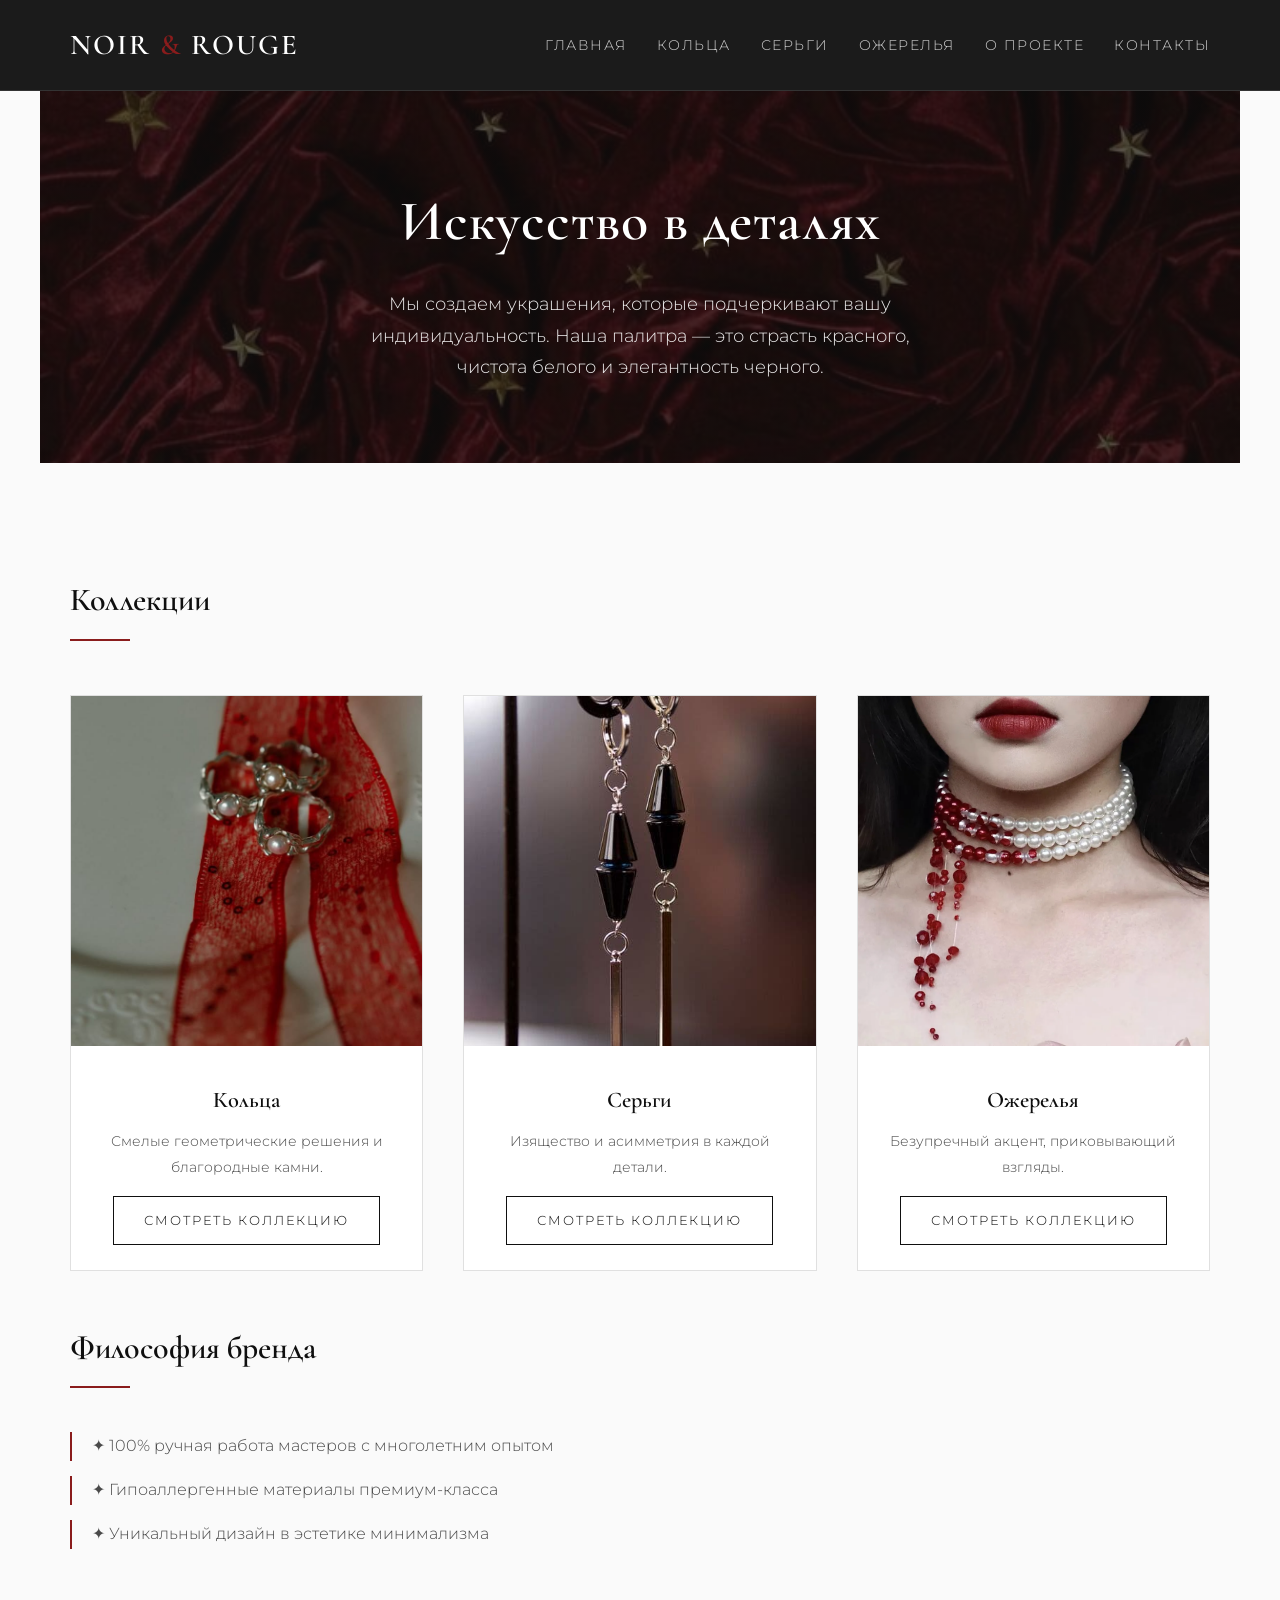
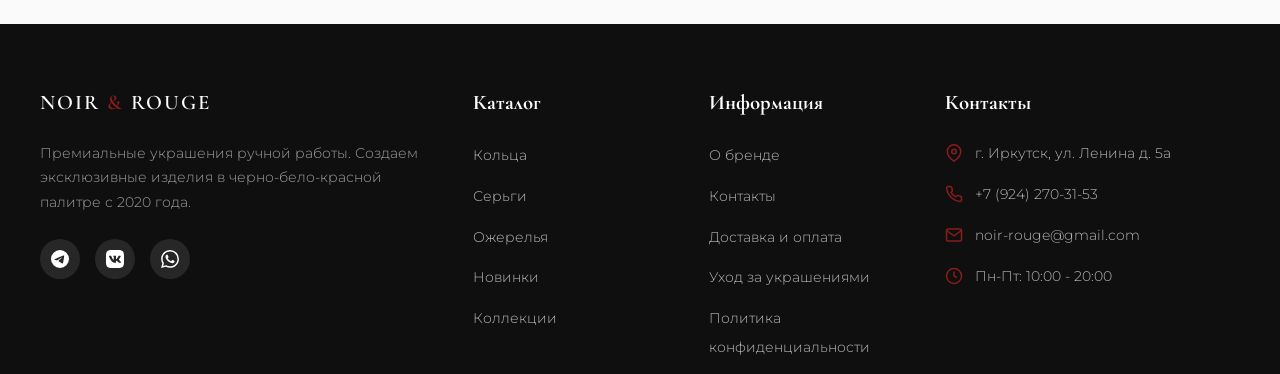
==== index.html @ 98e37d42 "Initial commit: SEO-оптимизированный сайт украшений" ====
<!DOCTYPE html>
<html lang="ru">
<head>
    <meta charset="UTF-8">
    <meta name="viewport" content="width=device-width, initial-scale=1.0">
    <title>NOIR & ROUGE | Эксклюзивные украшения ручной работы</title>
    <meta name="description" content="Премиальные украшения ручной работы в черно-бело-красной палитре. Авторские кольца, серьги и ожерелья из благородных материалов.">
    
    <meta property="og:title" content="NOIR & ROUGE | Эксклюзивные украшения ручной работы">
    <meta property="og:description" content="Премиальные украшения ручной работы. Стиль, элегантность и безупречное качество.">
    <meta property="og:type" content="website">
    <meta property="og:url" content="https://example.com/">
    <meta property="og:image" content="\images\banner.jpg">

    <link rel="icon" href="data:image/svg+xml,<svg xmlns=%22http://www.w3.org/2000/svg%22 viewBox=%220 0 100 100%22><text y=%22.9em%22 font-size=%2290%22></text></svg>">
    <link rel="stylesheet" href="style.css">
    
    <script type="application/ld+json">
    {
      "@context": "https://schema.org",
      "@type": "JewelryStore",
      "name": "NOIR & ROUGE",
      "image": "https://example.com/logo.png",
      "description": "Премиальные украшения ручной работы.",
      "priceRange": "$$"
    }
    </script>
</head>
<body>
    <header>
        <nav>
            <a href="index.html" class="logo">NOIR <span>&</span> ROUGE</a>
            <ul class="nav-links">
                <li><a href="index.html">Главная</a></li>
                <li><a href="rings.html">Кольца</a></li>
                <li><a href="earrings.html">Серьги</a></li>
                <li><a href="necklaces.html">Ожерелья</a></li>
                <li><a href="about.html">О проекте</a></li>
                <li><a href="contacts.html">Контакты</a></li>
            </ul>
        </nav>
    </header>

    <main>
        <section class="hero">
            <h1>Искусство в деталях</h1>
            <p>Мы создаем украшения, которые подчеркивают вашу индивидуальность. Наша палитра — это страсть красного, чистота белого и элегантность черного.</p>
        </section>

        <section>
            <h2>Коллекции</h2>
            <div class="grid-container">
                <article class="card">
                    <img src="images\rings.jpg" alt="Премиальная коллекция колец ручной работы" loading="lazy">
                    <div class="card-content">
                        <h3>Кольца</h3>
                        <p>Смелые геометрические решения и благородные камни.</p>
                        <a href="rings.html" class="btn">Смотреть коллекцию</a>
                    </div>
                </article>
                <article class="card">
                    <img src="images\earrings.jpg" alt="Дизайнерские серьги в черно-красных тонах" loading="lazy">
                    <div class="card-content">
                        <h3>Серьги</h3>
                        <p>Изящество и асимметрия в каждой детали.</p>
                        <a href="earrings.html" class="btn">Смотреть коллекцию</a>
                    </div>
                </article>
                <article class="card">
                    <img src="images\necklaces.webp" alt="Авторские ожерелья и подвески" loading="lazy">
                    <div class="card-content">
                        <h3>Ожерелья</h3>
                        <p>Безупречный акцент, приковывающий взгляды.</p>
                        <a href="necklaces.html" class="btn">Смотреть коллекцию</a>
                    </div>
                </article>
            </div>
        </section>
        
        <section>
            <h2>Философия бренда</h2>
            <ul style="list-style: none; padding-left: 0; margin-top: 20px;">
                <li style="margin-bottom: 15px; padding-left: 20px; border-left: 2px solid var(--primary-red);">✦ 100% ручная работа мастеров с многолетним опытом</li>
                <li style="margin-bottom: 15px; padding-left: 20px; border-left: 2px solid var(--primary-red);">✦ Гипоаллергенные материалы премиум-класса</li>
                <li style="margin-bottom: 15px; padding-left: 20px; border-left: 2px solid var(--primary-red);">✦ Уникальный дизайн в эстетике минимализма</li>
            </ul>
        </section>
    </main>

    <footer class="footer">
    <div class="footer-container">
   
        <div class="footer-column">
            <h3 class="footer-logo">NOIR <span>&</span> ROUGE</h3>
            <p class="footer-description">
                Премиальные украшения ручной работы. 
                Создаем эксклюзивные изделия в черно-бело-красной палитре с 2020 года.
            </p>
            <div class="social-links">
                
                <a href="#" aria-label="Telegram" class="social-icon">
                    <svg viewBox="0 0 24 24" fill="currentColor">
                        <path d="M11.944 0A12 12 0 0 0 0 12a12 12 0 0 0 12 12 12 12 0 0 0 12-12A12 12 0 0 0 12 0a12 12 0 0 0-.056 0zm4.962 7.224c.1-.002.321.023.465.14a.506.506 0 0 1 .171.325c.016.093.036.306.02.472-.18 1.898-.962 6.502-1.36 8.627-.168.9-.499 1.201-.82 1.23-.696.065-1.225-.46-1.9-.902-1.056-.693-1.653-1.124-2.678-1.8-1.185-.78-.417-1.21.258-1.91.177-.184 3.247-2.977 3.307-3.23.007-.032.014-.15-.056-.212s-.174-.041-.249-.024c-.106.024-1.793 1.14-5.061 3.345-.48.33-.913.49-1.302.48-.428-.008-1.252-.241-1.865-.44-.752-.245-1.349-.374-1.297-.789.027-.216.325-.437.893-.663 3.498-1.524 5.83-2.529 6.998-3.014 3.332-1.386 4.025-1.627 4.476-1.635z"/>
                    </svg>
                </a>
                <a href="#" aria-label="VKontakte" class="social-icon">
                    <svg viewBox="0 0 24 24" fill="currentColor">
                        <path d="M15.684 0H8.316C1.592 0 0 1.592 0 8.316v7.368C0 22.408 1.592 24 8.316 24h7.368C22.408 24 24 22.408 24 15.684V8.316C24 1.592 22.408 0 15.684 0zm3.692 17.123h-1.744c-.66 0-.862-.525-2.049-1.714-1.033-1.01-1.49-1.135-1.744-1.135-.356 0-.458.102-.458.593v1.575c0 .424-.135.678-1.253.678-1.846 0-3.896-1.12-5.335-3.202C4.624 10.857 4.03 8.57 4.03 8.096c0-.254.102-.491.593-.491h1.744c.44 0 .61.203.78.678.863 2.49 2.303 4.675 2.896 4.675.22 0 .322-.102.322-.66V9.721c-.068-1.186-.695-1.287-.695-1.71 0-.203.17-.407.44-.407h2.744c.373 0 .508.203.508.643v3.473c0 .372.17.508.271.508.22 0 .407-.136.813-.542 1.254-1.406 2.151-3.574 2.151-3.574.119-.254.322-.491.763-.491h1.744c.525 0 .643.27.525.643-.22 1.017-2.354 4.031-2.354 4.031-.186.305-.254.44 0 .78.186.254.796.779 1.203 1.253.745.847 1.32 1.558 1.473 2.049.17.49-.085.744-.576.744z"/>
                    </svg>
                </a>
                <a href="#" aria-label="WhatsApp" class="social-icon">
                    <svg viewBox="0 0 24 24" fill="currentColor">
                        <path d="M17.472 14.382c-.297-.149-1.758-.867-2.03-.967-.273-.099-.471-.148-.67.15-.197.297-.767.966-.94 1.164-.173.199-.347.223-.644.075-.297-.15-1.255-.463-2.39-1.475-.883-.788-1.48-1.761-1.653-2.059-.173-.297-.018-.458.13-.606.134-.133.298-.347.446-.52.149-.174.198-.298.298-.497.099-.198.05-.371-.025-.52-.075-.149-.669-1.612-.916-2.207-.242-.579-.487-.5-.669-.51-.173-.008-.371-.01-.57-.01-.198 0-.52.074-.792.372-.272.297-1.04 1.016-1.04 2.479 0 1.462 1.065 2.875 1.213 3.074.149.198 2.096 3.2 5.077 4.487.709.306 1.262.489 1.694.625.712.227 1.36.195 1.871.118.571-.085 1.758-.719 2.006-1.413.248-.694.248-1.289.173-1.413-.074-.124-.272-.198-.57-.347m-5.421 7.403h-.004a9.87 9.87 0 01-5.031-1.378l-.361-.214-3.741.982.998-3.648-.235-.374a9.86 9.86 0 01-1.51-5.26c.001-5.45 4.436-9.884 9.888-9.884 2.64 0 5.122 1.03 6.988 2.898a9.825 9.825 0 012.893 6.994c-.003 5.45-4.437 9.884-9.885 9.884m8.413-18.297A11.815 11.815 0 0012.05 0C5.495 0 .16 5.335.157 11.892c0 2.096.547 4.142 1.588 5.945L.057 24l6.305-1.654a11.882 11.882 0 005.683 1.448h.005c6.554 0 11.89-5.335 11.893-11.893a11.821 11.821 0 00-3.48-8.413Z"/>
                    </svg>
                </a>
            </div>
        </div>

        <div class="footer-column">
            <h4>Каталог</h4>
            <ul class="footer-links">
                <li><a href="rings.html">Кольца</a></li>
                <li><a href="earrings.html">Серьги</a></li>
                <li><a href="necklaces.html">Ожерелья</a></li>
                <li><a href="index.html">Новинки</a></li>
                <li><a href="index.html">Коллекции</a></li>
            </ul>
        </div>

        <div class="footer-column">
            <h4>Информация</h4>
            <ul class="footer-links">
                <li><a href="about.html">О бренде</a></li>
                <li><a href="contacts.html">Контакты</a></li>
                <li><a href="#">Доставка и оплата</a></li>
                <li><a href="#">Уход за украшениями</a></li>
                <li><a href="#">Политика конфиденциальности</a></li>
            </ul>
        </div>

        
        <div class="footer-column">
            <h4>Контакты</h4>
            <ul class="footer-contact">
                <li>
                    <svg class="contact-icon" viewBox="0 0 24 24" fill="none" stroke="currentColor" stroke-width="2">
                        <path d="M21 10c0 7-9 13-9 13s-9-6-9-13a9 9 0 0 1 18 0z"/>
                        <circle cx="12" cy="10" r="3"/>
                    </svg>
                    <span>г. Иркутск, ул. Ленина д. 5а</span>
                </li>
                <li>
                    <svg class="contact-icon" viewBox="0 0 24 24" fill="none" stroke="currentColor" stroke-width="2">
                        <path d="M22 16.92v3a2 2 0 0 1-2.18 2 19.79 19.79 0 0 1-8.63-3.07 19.5 19.5 0 0 1-6-6 19.79 19.79 0 0 1-3.07-8.67A2 2 0 0 1 4.11 2h3a2 2 0 0 1 2 1.72 12.84 12.84 0 0 0 .7 2.81 2 2 0 0 1-.45 2.11L8.09 9.91a16 16 0 0 0 6 6l1.27-1.27a2 2 0 0 1 2.11-.45 12.84 12.84 0 0 0 2.81.7A2 2 0 0 1 22 16.92z"/>
                    </svg>
                    <a href="tel:+7(924)2703153">+7 (924) 270-31-53</a>
                </li>
                <li>
                    <svg class="contact-icon" viewBox="0 0 24 24" fill="none" stroke="currentColor" stroke-width="2">
                        <path d="M4 4h16c1.1 0 2 .9 2 2v12c0 1.1-.9 2-2 2H4c-1.1 0-2-.9-2-2V6c0-1.1.9-2 2-2z"/>
                        <polyline points="22,6 12,13 2,6"/>
                    </svg>
                    <a href="mailto:info@noir-rouge.ru">noir-rouge@gmail.com</a>
                </li>
                <li>
                    <svg class="contact-icon" viewBox="0 0 24 24" fill="none" stroke="currentColor" stroke-width="2">
                        <circle cx="12" cy="12" r="10"/>
                        <polyline points="12 6 12 12 16 14"/>
                    </svg>
                    <span>Пн-Пт: 10:00 - 20:00</span>
                </li>
            </ul>
        </div>
    </div>

    
</footer>
</body>
</html>
---- style.css ----
/* style.css */
@import url('https://fonts.googleapis.com/css2?family=Cormorant+Garamond:wght@400;600;700&family=Montserrat:wght@300;400;500&display=swap');

:root {
    --primary-red: #8A1C1C;       /* Благородный карминовый */
    --dark-black: #0F0F0F;        /* Глубокий угольный */
    --pure-white: #FFFFFF;
    --off-white: #FAFAFA;         /* Мягкий белый для фона */
    --text-gray: #4A4A4A;
    --border-light: #E0E0E0;
}

* {
    box-sizing: border-box;
    margin: 0;
    padding: 0;
}

body {
    font-family: 'Montserrat', sans-serif;
    font-weight: 300;
    line-height: 1.8;
    color: var(--text-gray);
    background-color: var(--off-white);
    display: flex;
    flex-direction: column;
    min-height: 100vh;
}

h1, h2, h3, .logo {
    font-family: 'Cormorant Garamond', serif;
    color: var(--dark-black);
    font-weight: 600;
}

/* Навигация с эффектом матового стекла */
header {
    background-color: rgba(15, 15, 15, 0.95);
    backdrop-filter: blur(10px);
    -webkit-backdrop-filter: blur(10px);
    padding: 1.2rem 0;
    position: sticky;
    top: 0;
    z-index: 1000;
    border-bottom: 1px solid rgba(255, 255, 255, 0.1);
}

nav {
    max-width: 1200px;
    margin: 0 auto;
    display: flex;
    justify-content: space-between;
    align-items: center;
    padding: 0 30px;
}

.logo {
    font-size: 1.8rem;
    letter-spacing: 2px;
    color: var(--pure-white);
    text-decoration: none;
    text-transform: uppercase;
}

.logo span {
    color: var(--primary-red);
}

.nav-links {
    list-style: none;
    display: flex;
    gap: 30px;
}

.nav-links a {
    color: rgba(255, 255, 255, 0.8);
    text-decoration: none;
    font-size: 0.85rem;
    letter-spacing: 1.5px;
    text-transform: uppercase;
    transition: color 0.3s ease;
    position: relative;
}

.nav-links a::after {
    content: '';
    position: absolute;
    width: 0;
    height: 1px;
    bottom: -5px;
    left: 0;
    background-color: var(--primary-red);
    transition: width 0.3s ease;
}

.nav-links a:hover {
    color: var(--pure-white);
}

.nav-links a:hover::after {
    width: 100%;
}

/* Основной контент */
main {
    flex: 1;
    max-width: 1200px;
    margin: 0 auto;
    padding: 60px 30px;
    width: 100%;
}

h1 {
    font-size: 3rem;
    margin-bottom: 1.5rem;
    text-align: center;
    letter-spacing: 1px;
}

h2 {
    font-size: 2rem;
    margin-top: 3rem;
    margin-bottom: 1.5rem;
    position: relative;
    display: inline-block;
}

h2::after {
    content: '';
    display: block;
    width: 60px;
    height: 2px;
    background-color: var(--primary-red);
    margin-top: 10px;
}

h3 {
    font-size: 1.4rem;
    margin-bottom: 0.5rem;
}

/* Hero секция для главной */
.hero {
    text-align: center;
    padding: 80px 20px;
    background: linear-gradient(rgba(15, 15, 15, 0.7), rgba(15, 15, 15, 0.7)), 
                url('images/banner.jpg') center/cover no-repeat;
    color: var(--pure-white);
    margin: -60px -30px 60px -30px;
}

.hero h1 {
    color: var(--pure-white);
    font-size: 3.5rem;
    margin-bottom: 1rem;
}

.hero p {
    font-size: 1.1rem;
    max-width: 600px;
    margin: 0 auto;
    color: rgba(255, 255, 255, 0.9);
    font-weight: 300;
}

/* Сетка товаров */
.grid-container {
    display: grid;
    grid-template-columns: repeat(auto-fit, minmax(320px, 1fr));
    gap: 40px;
    margin-top: 30px;
}

.card {
    background: var(--pure-white);
    padding: 0;
    text-align: center;
    transition: transform 0.4s ease, box-shadow 0.4s ease;
    border: 1px solid var(--border-light);
    overflow: hidden;
}

.card:hover {
    transform: translateY(-8px);
    box-shadow: 0 20px 40px rgba(0, 0, 0, 0.08);
}

.card img {
    width: 100%;
    height: 350px;
    object-fit: cover;
    transition: transform 0.5s ease;
}

.card:hover img {
    transform: scale(1.03);
}

.card-content {
    padding: 25px;
}

.card p {
    font-size: 0.9rem;
    color: var(--text-gray);
    margin-bottom: 15px;
}

.price {
    font-family: 'Cormorant Garamond', serif;
    font-size: 1.3rem;
    color: var(--primary-red);
    font-weight: 700;
    display: block;
    margin-bottom: 15px;
}

/* Кнопки */
.btn {
    display: inline-block;
    background-color: transparent;
    color: var(--dark-black);
    padding: 12px 30px;
    text-decoration: none;
    border: 1px solid var(--dark-black);
    font-size: 0.8rem;
    letter-spacing: 2px;
    text-transform: uppercase;
    transition: all 0.3s ease;
}

.btn:hover {
    background-color: var(--primary-red);
    border-color: var(--primary-red);
    color: var(--pure-white);
}

/* Таблицы */
table {
    width: 100%;
    border-collapse: collapse;
    margin: 30px 0;
    background: var(--pure-white);
    box-shadow: 0 5px 15px rgba(0,0,0,0.03);
}

th, td {
    border: none;
    border-bottom: 1px solid var(--border-light);
    padding: 18px 20px;
    text-align: left;
}

th {
    background-color: var(--dark-black);
    color: var(--pure-white);
    font-family: 'Montserrat', sans-serif;
    font-weight: 500;
    letter-spacing: 1px;
    text-transform: uppercase;
    font-size: 0.85rem;
}

/* Подвал */
/* Футер */
.footer {
    background-color: var(--dark-black);
    color: rgba(255, 255, 255, 0.7);
    padding: 60px 30px 0;
    margin-top: auto;
}

.footer-container {
    max-width: 1200px;
    margin: 0 auto;
    display: grid;
    grid-template-columns: 2fr 1fr 1fr 1.5fr;
    gap: 40px;
}

.footer-column h3,
.footer-column h4 {
    font-family: 'Cormorant Garamond', serif;
    color: var(--pure-white);
    margin-bottom: 20px;
    font-size: 1.3rem;
}

.footer-logo {
    font-size: 1.8rem;
    letter-spacing: 2px;
    text-transform: uppercase;
}

.footer-logo span {
    color: var(--primary-red);
}

.footer-description {
    font-size: 0.9rem;
    line-height: 1.7;
    margin-bottom: 25px;
    color: rgba(255, 255, 255, 0.6);
}

/* Социальные сети */
.social-links {
    display: flex;
    gap: 15px;
}

.social-icon {
    width: 40px;
    height: 40px;
    display: flex;
    align-items: center;
    justify-content: center;
    background-color: rgba(255, 255, 255, 0.1);
    border-radius: 50%;
    transition: all 0.3s ease;
    color: var(--pure-white);
}

.social-icon:hover {
    background-color: var(--primary-red);
    transform: translateY(-3px);
}

.social-icon svg {
    width: 18px;
    height: 18px;
}

/* Ссылки */
.footer-links {
    list-style: none;
    padding: 0;
}

.footer-links li {
    margin-bottom: 12px;
}

.footer-links a {
    color: rgba(255, 255, 255, 0.7);
    text-decoration: none;
    font-size: 0.9rem;
    transition: color 0.3s ease;
    position: relative;
}

.footer-links a:hover {
    color: var(--primary-red);
}

.footer-links a::before {
    content: '';
    position: absolute;
    width: 0;
    height: 1px;
    bottom: -2px;
    left: 0;
    background-color: var(--primary-red);
    transition: width 0.3s ease;
}

.footer-links a:hover::before {
    width: 100%;
}

/* Контакты */
.footer-contact {
    list-style: none;
    padding: 0;
}

.footer-contact li {
    display: flex;
    align-items: flex-start;
    gap: 12px;
    margin-bottom: 15px;
    font-size: 0.9rem;
}

.contact-icon {
    width: 18px;
    height: 18px;
    flex-shrink: 0;
    color: var(--primary-red);
    margin-top: 3px;
}

.footer-contact a {
    color: rgba(255, 255, 255, 0.7);
    text-decoration: none;
    transition: color 0.3s ease;
}

.footer-contact a:hover {
    color: var(--primary-red);
}

/* Нижняя часть */
.footer-bottom {
    border-top: 1px solid rgba(255, 255, 255, 0.1);
    margin-top: 50px;
    padding: 25px 0;
}

.footer-bottom .footer-container {
    display: flex;
    justify-content: space-between;
    align-items: center;
    flex-wrap: wrap;
    gap: 15px;
}

.footer-bottom p {
    font-size: 0.85rem;
    color: rgba(255, 255, 255, 0.5);
}

.footer-legal {
    display: flex;
    gap: 20px;
}

.footer-legal a {
    color: rgba(255, 255, 255, 0.5);
    text-decoration: none;
    font-size: 0.85rem;
    transition: color 0.3s ease;
}

.footer-legal a:hover {
    color: var(--primary-red);
}

/* Адаптивность футера */
@media (max-width: 992px) {
    .footer-container {
        grid-template-columns: 1fr 1fr;
    }
}

@media (max-width: 576px) {
    .footer {
        padding: 40px 20px 0;
    }
    
    .footer-container {
        grid-template-columns: 1fr;
        gap: 30px;
    }
    
    .footer-bottom .footer-container {
        flex-direction: column;
        text-align: center;
    }
    
    .footer-legal {
        flex-direction: column;
        gap: 10px;
    }
}
/* Адаптивность */
@media (max-width: 768px) {
    nav {
        flex-direction: column;
        gap: 20px;
        padding: 15px;
    }
    .nav-links {
        flex-wrap: wrap;
        justify-content: center;
        gap: 15px;
    }
    h1 { font-size: 2.2rem; }
    .hero h1 { font-size: 2.5rem; }
    .grid-container { grid-template-columns: 1fr; }
}
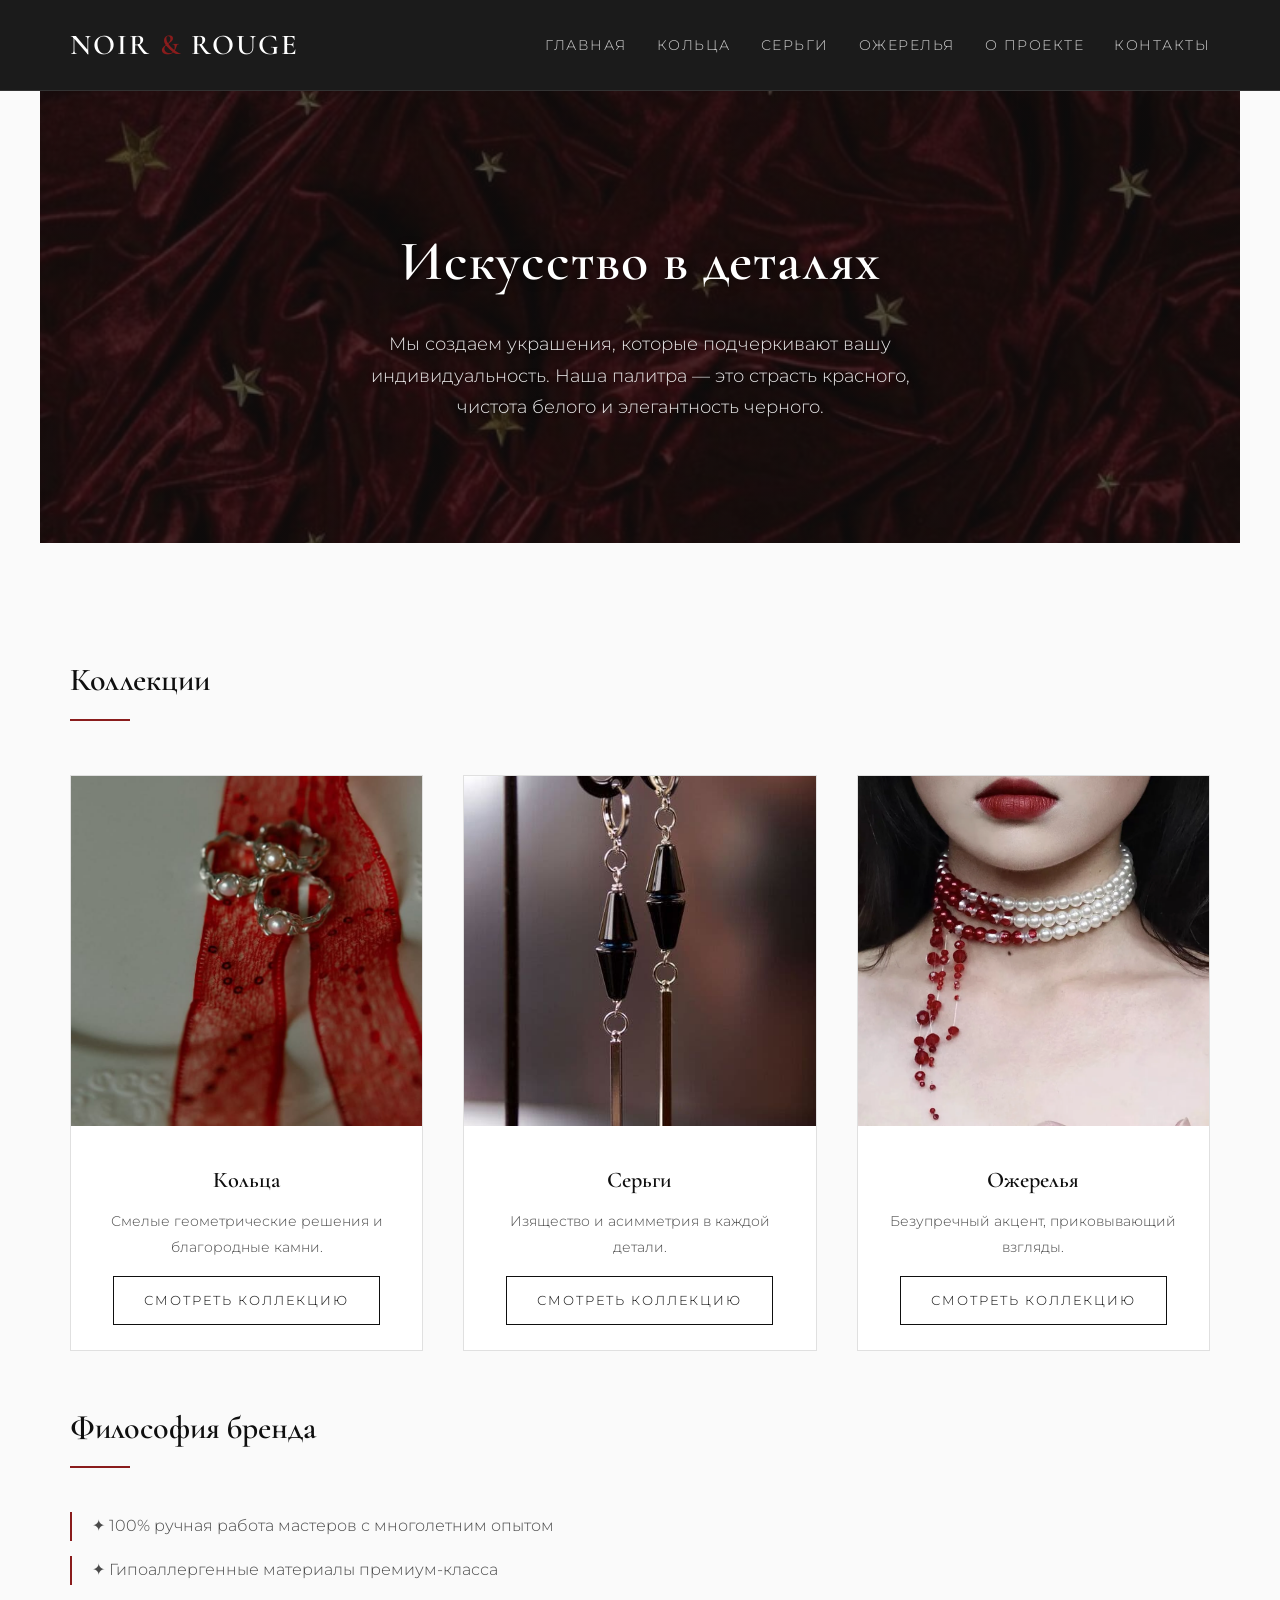
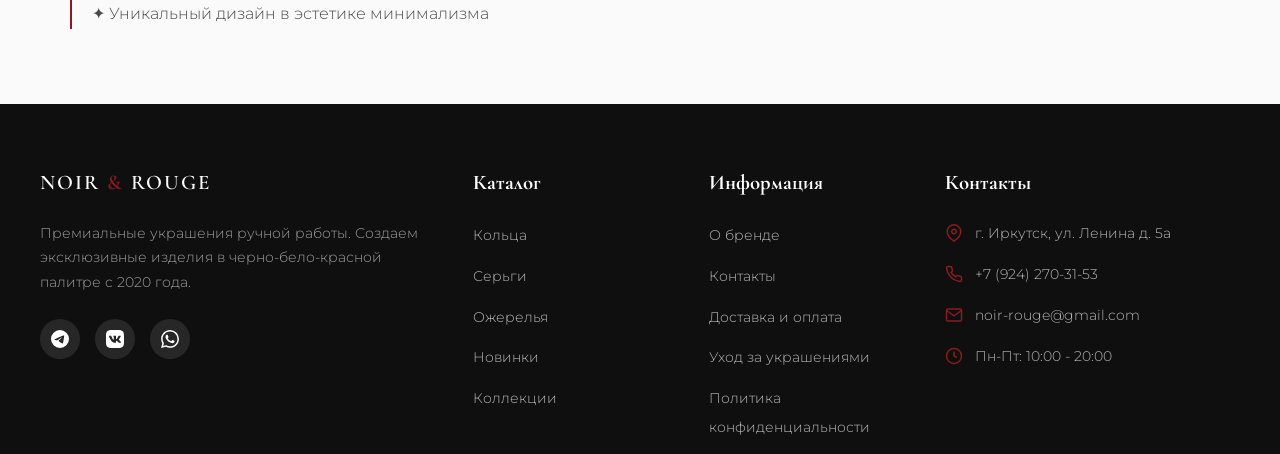
==== commit 59b20c2e: "второй коммит" ====
--- a/index.html
+++ b/index.html
@@ -9,8 +9,8 @@
     <meta property="og:title" content="NOIR & ROUGE | Эксклюзивные украшения ручной работы">
     <meta property="og:description" content="Премиальные украшения ручной работы. Стиль, элегантность и безупречное качество.">
     <meta property="og:type" content="website">
-    <meta property="og:url" content="https://example.com/">
-    <meta property="og:image" content="\images\banner.jpg">
+    <meta property="og:url" content="https://anastasiapar000-gif.github.io/optimizacia/">
+    <meta property="og:image" content="https://anastasiapar000-gif.github.io/optimizacia/images/banner.jpg">
 
     <link rel="icon" href="data:image/svg+xml,<svg xmlns=%22http://www.w3.org/2000/svg%22 viewBox=%220 0 100 100%22><text y=%22.9em%22 font-size=%2290%22></text></svg>">
     <link rel="stylesheet" href="style.css">
@@ -20,9 +20,17 @@
       "@context": "https://schema.org",
       "@type": "JewelryStore",
       "name": "NOIR & ROUGE",
-      "image": "https://example.com/logo.png",
-      "description": "Премиальные украшения ручной работы.",
-      "priceRange": "$$"
+      "image": "https://anastasiapar000-gif.github.io/optimizacia/images/banner.jpg",
+      "description": "Премиальные украшения ручной работы в черно-бело-красной палитре.",
+      "priceRange": "$$",
+      "address": {
+        "@type": "PostalAddress",
+        "streetAddress": "ул. Ленина д. 5а",
+        "addressLocality": "Иркутск",
+        "addressCountry": "RU"
+      },
+      "telephone": "+79242703153",
+      "url": "https://anastasiapar000-gif.github.io/optimizacia/"
     }
     </script>
 </head>
@@ -30,6 +38,15 @@
     <header>
         <nav>
             <a href="index.html" class="logo">NOIR <span>&</span> ROUGE</a>
+            
+            <button class="burger" aria-label="Открыть меню" aria-expanded="false">
+                <span></span>
+                <span></span>
+                <span></span>
+            </button>
+            
+            <div class="nav-overlay"></div>
+            
             <ul class="nav-links">
                 <li><a href="index.html">Главная</a></li>
                 <li><a href="rings.html">Кольца</a></li>
@@ -51,7 +68,7 @@
             <h2>Коллекции</h2>
             <div class="grid-container">
                 <article class="card">
-                    <img src="images\rings.jpg" alt="Премиальная коллекция колец ручной работы" loading="lazy">
+                    <img src="images/rings.jpg" alt="Премиальная коллекция колец ручной работы" loading="lazy">
                     <div class="card-content">
                         <h3>Кольца</h3>
                         <p>Смелые геометрические решения и благородные камни.</p>
@@ -59,7 +76,7 @@
                     </div>
                 </article>
                 <article class="card">
-                    <img src="images\earrings.jpg" alt="Дизайнерские серьги в черно-красных тонах" loading="lazy">
+                    <img src="images/earrings.jpg" alt="Дизайнерские серьги в черно-красных тонах" loading="lazy">
                     <div class="card-content">
                         <h3>Серьги</h3>
                         <p>Изящество и асимметрия в каждой детали.</p>
@@ -67,7 +84,7 @@
                     </div>
                 </article>
                 <article class="card">
-                    <img src="images\necklaces.webp" alt="Авторские ожерелья и подвески" loading="lazy">
+                    <img src="images/necklaces.webp" alt="Авторские ожерелья и подвески" loading="lazy">
                     <div class="card-content">
                         <h3>Ожерелья</h3>
                         <p>Безупречный акцент, приковывающий взгляды.</p>
@@ -88,92 +105,90 @@
     </main>
 
     <footer class="footer">
-    <div class="footer-container">
-   
-        <div class="footer-column">
-            <h3 class="footer-logo">NOIR <span>&</span> ROUGE</h3>
-            <p class="footer-description">
-                Премиальные украшения ручной работы. 
-                Создаем эксклюзивные изделия в черно-бело-красной палитре с 2020 года.
-            </p>
-            <div class="social-links">
-                
-                <a href="#" aria-label="Telegram" class="social-icon">
-                    <svg viewBox="0 0 24 24" fill="currentColor">
-                        <path d="M11.944 0A12 12 0 0 0 0 12a12 12 0 0 0 12 12 12 12 0 0 0 12-12A12 12 0 0 0 12 0a12 12 0 0 0-.056 0zm4.962 7.224c.1-.002.321.023.465.14a.506.506 0 0 1 .171.325c.016.093.036.306.02.472-.18 1.898-.962 6.502-1.36 8.627-.168.9-.499 1.201-.82 1.23-.696.065-1.225-.46-1.9-.902-1.056-.693-1.653-1.124-2.678-1.8-1.185-.78-.417-1.21.258-1.91.177-.184 3.247-2.977 3.307-3.23.007-.032.014-.15-.056-.212s-.174-.041-.249-.024c-.106.024-1.793 1.14-5.061 3.345-.48.33-.913.49-1.302.48-.428-.008-1.252-.241-1.865-.44-.752-.245-1.349-.374-1.297-.789.027-.216.325-.437.893-.663 3.498-1.524 5.83-2.529 6.998-3.014 3.332-1.386 4.025-1.627 4.476-1.635z"/>
-                    </svg>
-                </a>
-                <a href="#" aria-label="VKontakte" class="social-icon">
-                    <svg viewBox="0 0 24 24" fill="currentColor">
-                        <path d="M15.684 0H8.316C1.592 0 0 1.592 0 8.316v7.368C0 22.408 1.592 24 8.316 24h7.368C22.408 24 24 22.408 24 15.684V8.316C24 1.592 22.408 0 15.684 0zm3.692 17.123h-1.744c-.66 0-.862-.525-2.049-1.714-1.033-1.01-1.49-1.135-1.744-1.135-.356 0-.458.102-.458.593v1.575c0 .424-.135.678-1.253.678-1.846 0-3.896-1.12-5.335-3.202C4.624 10.857 4.03 8.57 4.03 8.096c0-.254.102-.491.593-.491h1.744c.44 0 .61.203.78.678.863 2.49 2.303 4.675 2.896 4.675.22 0 .322-.102.322-.66V9.721c-.068-1.186-.695-1.287-.695-1.71 0-.203.17-.407.44-.407h2.744c.373 0 .508.203.508.643v3.473c0 .372.17.508.271.508.22 0 .407-.136.813-.542 1.254-1.406 2.151-3.574 2.151-3.574.119-.254.322-.491.763-.491h1.744c.525 0 .643.27.525.643-.22 1.017-2.354 4.031-2.354 4.031-.186.305-.254.44 0 .78.186.254.796.779 1.203 1.253.745.847 1.32 1.558 1.473 2.049.17.49-.085.744-.576.744z"/>
-                    </svg>
-                </a>
-                <a href="#" aria-label="WhatsApp" class="social-icon">
-                    <svg viewBox="0 0 24 24" fill="currentColor">
-                        <path d="M17.472 14.382c-.297-.149-1.758-.867-2.03-.967-.273-.099-.471-.148-.67.15-.197.297-.767.966-.94 1.164-.173.199-.347.223-.644.075-.297-.15-1.255-.463-2.39-1.475-.883-.788-1.48-1.761-1.653-2.059-.173-.297-.018-.458.13-.606.134-.133.298-.347.446-.52.149-.174.198-.298.298-.497.099-.198.05-.371-.025-.52-.075-.149-.669-1.612-.916-2.207-.242-.579-.487-.5-.669-.51-.173-.008-.371-.01-.57-.01-.198 0-.52.074-.792.372-.272.297-1.04 1.016-1.04 2.479 0 1.462 1.065 2.875 1.213 3.074.149.198 2.096 3.2 5.077 4.487.709.306 1.262.489 1.694.625.712.227 1.36.195 1.871.118.571-.085 1.758-.719 2.006-1.413.248-.694.248-1.289.173-1.413-.074-.124-.272-.198-.57-.347m-5.421 7.403h-.004a9.87 9.87 0 01-5.031-1.378l-.361-.214-3.741.982.998-3.648-.235-.374a9.86 9.86 0 01-1.51-5.26c.001-5.45 4.436-9.884 9.888-9.884 2.64 0 5.122 1.03 6.988 2.898a9.825 9.825 0 012.893 6.994c-.003 5.45-4.437 9.884-9.885 9.884m8.413-18.297A11.815 11.815 0 0012.05 0C5.495 0 .16 5.335.157 11.892c0 2.096.547 4.142 1.588 5.945L.057 24l6.305-1.654a11.882 11.882 0 005.683 1.448h.005c6.554 0 11.89-5.335 11.893-11.893a11.821 11.821 0 00-3.48-8.413Z"/>
-                    </svg>
-                </a>
+        <div class="footer-container">
+            <div class="footer-column">
+                <h3 class="footer-logo">NOIR <span>&</span> ROUGE</h3>
+                <p class="footer-description">
+                    Премиальные украшения ручной работы. 
+                    Создаем эксклюзивные изделия в черно-бело-красной палитре с 2020 года.
+                </p>
+                <div class="social-links">
+                    <a href="#" aria-label="Telegram" class="social-icon">
+                        <svg viewBox="0 0 24 24" fill="currentColor">
+                            <path d="M11.944 0A12 12 0 0 0 0 12a12 12 0 0 0 12 12 12 12 0 0 0 12-12A12 12 0 0 0 12 0a12 12 0 0 0-.056 0zm4.962 7.224c.1-.002.321.023.465.14a.506.506 0 0 1 .171.325c.016.093.036.306.02.472-.18 1.898-.962 6.502-1.36 8.627-.168.9-.499 1.201-.82 1.23-.696.065-1.225-.46-1.9-.902-1.056-.693-1.653-1.124-2.678-1.8-1.185-.78-.417-1.21.258-1.91.177-.184 3.247-2.977 3.307-3.23.007-.032.014-.15-.056-.212s-.174-.041-.249-.024c-.106.024-1.793 1.14-5.061 3.345-.48.33-.913.49-1.302.48-.428-.008-1.252-.241-1.865-.44-.752-.245-1.349-.374-1.297-.789.027-.216.325-.437.893-.663 3.498-1.524 5.83-2.529 6.998-3.014 3.332-1.386 4.025-1.627 4.476-1.635z"/>
+                        </svg>
+                    </a>
+                    <a href="#" aria-label="VKontakte" class="social-icon">
+                        <svg viewBox="0 0 24 24" fill="currentColor">
+                            <path d="M15.684 0H8.316C1.592 0 0 1.592 0 8.316v7.368C0 22.408 1.592 24 8.316 24h7.368C22.408 24 24 22.408 24 15.684V8.316C24 1.592 22.408 0 15.684 0zm3.692 17.123h-1.744c-.66 0-.862-.525-2.049-1.714-1.033-1.01-1.49-1.135-1.744-1.135-.356 0-.458.102-.458.593v1.575c0 .424-.135.678-1.253.678-1.846 0-3.896-1.12-5.335-3.202C4.624 10.857 4.03 8.57 4.03 8.096c0-.254.102-.491.593-.491h1.744c.44 0 .61.203.78.678.863 2.49 2.303 4.675 2.896 4.675.22 0 .322-.102.322-.66V9.721c-.068-1.186-.695-1.287-.695-1.71 0-.203.17-.407.44-.407h2.744c.373 0 .508.203.508.643v3.473c0 .372.17.508.271.508.22 0 .407-.136.813-.542 1.254-1.406 2.151-3.574 2.151-3.574.119-.254.322-.491.763-.491h1.744c.525 0 .643.27.525.643-.22 1.017-2.354 4.031-2.354 4.031-.186.305-.254.44 0 .78.186.254.796.779 1.203 1.253.745.847 1.32 1.558 1.473 2.049.17.49-.085.744-.576.744z"/>
+                        </svg>
+                    </a>
+                    <a href="#" aria-label="WhatsApp" class="social-icon">
+                        <svg viewBox="0 0 24 24" fill="currentColor">
+                            <path d="M17.472 14.382c-.297-.149-1.758-.867-2.03-.967-.273-.099-.471-.148-.67.15-.197.297-.767.966-.94 1.164-.173.199-.347.223-.644.075-.297-.15-1.255-.463-2.39-1.475-.883-.788-1.48-1.761-1.653-2.059-.173-.297-.018-.458.13-.606.134-.133.298-.347.446-.52.149-.174.198-.298.298-.497.099-.198.05-.371-.025-.52-.075-.149-.669-1.612-.916-2.207-.242-.579-.487-.5-.669-.51-.173-.008-.371-.01-.57-.01-.198 0-.52.074-.792.372-.272.297-1.04 1.016-1.04 2.479 0 1.462 1.065 2.875 1.213 3.074.149.198 2.096 3.2 5.077 4.487.709.306 1.262.489 1.694.625.712.227 1.36.195 1.871.118.571-.085 1.758-.719 2.006-1.413.248-.694.248-1.289.173-1.413-.074-.124-.272-.198-.57-.347m-5.421 7.403h-.004a9.87 9.87 0 01-5.031-1.378l-.361-.214-3.741.982.998-3.648-.235-.374a9.86 9.86 0 01-1.51-5.26c.001-5.45 4.436-9.884 9.888-9.884 2.64 0 5.122 1.03 6.988 2.898a9.825 9.825 0 012.893 6.994c-.003 5.45-4.437 9.884-9.885 9.884m8.413-18.297A11.815 11.815 0 0012.05 0C5.495 0 .16 5.335.157 11.892c0 2.096.547 4.142 1.588 5.945L.057 24l6.305-1.654a11.882 11.882 0 005.683 1.448h.005c6.554 0 11.89-5.335 11.893-11.893a11.821 11.821 0 00-3.48-8.413Z"/>
+                        </svg>
+                    </a>
+                </div>
+            </div>
+
+            <div class="footer-column">
+                <h4>Каталог</h4>
+                <ul class="footer-links">
+                    <li><a href="rings.html">Кольца</a></li>
+                    <li><a href="earrings.html">Серьги</a></li>
+                    <li><a href="necklaces.html">Ожерелья</a></li>
+                    <li><a href="index.html">Новинки</a></li>
+                    <li><a href="index.html">Коллекции</a></li>
+                </ul>
+            </div>
+
+            <div class="footer-column">
+                <h4>Информация</h4>
+                <ul class="footer-links">
+                    <li><a href="about.html">О бренде</a></li>
+                    <li><a href="contacts.html">Контакты</a></li>
+                    <li><a href="#">Доставка и оплата</a></li>
+                    <li><a href="#">Уход за украшениями</a></li>
+                    <li><a href="#">Политика конфиденциальности</a></li>
+                </ul>
+            </div>
+
+            <div class="footer-column">
+                <h4>Контакты</h4>
+                <ul class="footer-contact">
+                    <li>
+                        <svg class="contact-icon" viewBox="0 0 24 24" fill="none" stroke="currentColor" stroke-width="2">
+                            <path d="M21 10c0 7-9 13-9 13s-9-6-9-13a9 9 0 0 1 18 0z"/>
+                            <circle cx="12" cy="10" r="3"/>
+                        </svg>
+                        <span>г. Иркутск, ул. Ленина д. 5а</span>
+                    </li>
+                    <li>
+                        <svg class="contact-icon" viewBox="0 0 24 24" fill="none" stroke="currentColor" stroke-width="2">
+                            <path d="M22 16.92v3a2 2 0 0 1-2.18 2 19.79 19.79 0 0 1-8.63-3.07 19.5 19.5 0 0 1-6-6 19.79 19.79 0 0 1-3.07-8.67A2 2 0 0 1 4.11 2h3a2 2 0 0 1 2 1.72 12.84 12.84 0 0 0 .7 2.81 2 2 0 0 1-.45 2.11L8.09 9.91a16 16 0 0 0 6 6l1.27-1.27a2 2 0 0 1 2.11-.45 12.84 12.84 0 0 0 2.81.7A2 2 0 0 1 22 16.92z"/>
+                        </svg>
+                        <a href="tel:+79242703153">+7 (924) 270-31-53</a>
+                    </li>
+                    <li>
+                        <svg class="contact-icon" viewBox="0 0 24 24" fill="none" stroke="currentColor" stroke-width="2">
+                            <path d="M4 4h16c1.1 0 2 .9 2 2v12c0 1.1-.9 2-2 2H4c-1.1 0-2-.9-2-2V6c0-1.1.9-2 2-2z"/>
+                            <polyline points="22,6 12,13 2,6"/>
+                        </svg>
+                        <a href="mailto:noir-rouge@gmail.com">noir-rouge@gmail.com</a>
+                    </li>
+                    <li>
+                        <svg class="contact-icon" viewBox="0 0 24 24" fill="none" stroke="currentColor" stroke-width="2">
+                            <circle cx="12" cy="12" r="10"/>
+                            <polyline points="12 6 12 12 16 14"/>
+                        </svg>
+                        <span>Пн-Пт: 10:00 - 20:00</span>
+                    </li>
+                </ul>
             </div>
         </div>
 
-        <div class="footer-column">
-            <h4>Каталог</h4>
-            <ul class="footer-links">
-                <li><a href="rings.html">Кольца</a></li>
-                <li><a href="earrings.html">Серьги</a></li>
-                <li><a href="necklaces.html">Ожерелья</a></li>
-                <li><a href="index.html">Новинки</a></li>
-                <li><a href="index.html">Коллекции</a></li>
-            </ul>
-        </div>
+    </footer>
 
-        <div class="footer-column">
-            <h4>Информация</h4>
-            <ul class="footer-links">
-                <li><a href="about.html">О бренде</a></li>
-                <li><a href="contacts.html">Контакты</a></li>
-                <li><a href="#">Доставка и оплата</a></li>
-                <li><a href="#">Уход за украшениями</a></li>
-                <li><a href="#">Политика конфиденциальности</a></li>
-            </ul>
-        </div>
-
-        
-        <div class="footer-column">
-            <h4>Контакты</h4>
-            <ul class="footer-contact">
-                <li>
-                    <svg class="contact-icon" viewBox="0 0 24 24" fill="none" stroke="currentColor" stroke-width="2">
-                        <path d="M21 10c0 7-9 13-9 13s-9-6-9-13a9 9 0 0 1 18 0z"/>
-                        <circle cx="12" cy="10" r="3"/>
-                    </svg>
-                    <span>г. Иркутск, ул. Ленина д. 5а</span>
-                </li>
-                <li>
-                    <svg class="contact-icon" viewBox="0 0 24 24" fill="none" stroke="currentColor" stroke-width="2">
-                        <path d="M22 16.92v3a2 2 0 0 1-2.18 2 19.79 19.79 0 0 1-8.63-3.07 19.5 19.5 0 0 1-6-6 19.79 19.79 0 0 1-3.07-8.67A2 2 0 0 1 4.11 2h3a2 2 0 0 1 2 1.72 12.84 12.84 0 0 0 .7 2.81 2 2 0 0 1-.45 2.11L8.09 9.91a16 16 0 0 0 6 6l1.27-1.27a2 2 0 0 1 2.11-.45 12.84 12.84 0 0 0 2.81.7A2 2 0 0 1 22 16.92z"/>
-                    </svg>
-                    <a href="tel:+7(924)2703153">+7 (924) 270-31-53</a>
-                </li>
-                <li>
-                    <svg class="contact-icon" viewBox="0 0 24 24" fill="none" stroke="currentColor" stroke-width="2">
-                        <path d="M4 4h16c1.1 0 2 .9 2 2v12c0 1.1-.9 2-2 2H4c-1.1 0-2-.9-2-2V6c0-1.1.9-2 2-2z"/>
-                        <polyline points="22,6 12,13 2,6"/>
-                    </svg>
-                    <a href="mailto:info@noir-rouge.ru">noir-rouge@gmail.com</a>
-                </li>
-                <li>
-                    <svg class="contact-icon" viewBox="0 0 24 24" fill="none" stroke="currentColor" stroke-width="2">
-                        <circle cx="12" cy="12" r="10"/>
-                        <polyline points="12 6 12 12 16 14"/>
-                    </svg>
-                    <span>Пн-Пт: 10:00 - 20:00</span>
-                </li>
-            </ul>
-        </div>
-    </div>
-
-    
-</footer>
+    <script src="script.js"></script>
 </body>
 </html>
--- a/style.css
+++ b/style.css
@@ -1,11 +1,11 @@
-/* style.css */
+
 @import url('https://fonts.googleapis.com/css2?family=Cormorant+Garamond:wght@400;600;700&family=Montserrat:wght@300;400;500&display=swap');
 
 :root {
-    --primary-red: #8A1C1C;       /* Благородный карминовый */
-    --dark-black: #0F0F0F;        /* Глубокий угольный */
+    --primary-red: #8A1C1C;
+    --dark-black: #0F0F0F;
     --pure-white: #FFFFFF;
-    --off-white: #FAFAFA;         /* Мягкий белый для фона */
+    --off-white: #FAFAFA;
     --text-gray: #4A4A4A;
     --border-light: #E0E0E0;
 }
@@ -33,7 +33,6 @@
     font-weight: 600;
 }
 
-/* Навигация с эффектом матового стекла */
 header {
     background-color: rgba(15, 15, 15, 0.95);
     backdrop-filter: blur(10px);
@@ -52,6 +51,7 @@
     justify-content: space-between;
     align-items: center;
     padding: 0 30px;
+    position: relative;
 }
 
 .logo {
@@ -60,6 +60,7 @@
     color: var(--pure-white);
     text-decoration: none;
     text-transform: uppercase;
+    z-index: 1001;
 }
 
 .logo span {
@@ -101,7 +102,37 @@
     width: 100%;
 }
 
-/* Основной контент */
+.burger {
+    display: none;
+    flex-direction: column;
+    gap: 5px;
+    cursor: pointer;
+    z-index: 1001;
+    background: none;
+    border: none;
+    padding: 10px;
+}
+
+.burger span {
+    display: block;
+    width: 25px;
+    height: 2px;
+    background-color: var(--pure-white);
+    transition: all 0.3s ease;
+}
+
+.burger.active span:nth-child(1) {
+    transform: rotate(45deg) translate(5px, 5px);
+}
+
+.burger.active span:nth-child(2) {
+    opacity: 0;
+}
+
+.burger.active span:nth-child(3) {
+    transform: rotate(-45deg) translate(7px, -6px);
+}
+
 main {
     flex: 1;
     max-width: 1200px;
@@ -139,10 +170,9 @@
     margin-bottom: 0.5rem;
 }
 
-/* Hero секция для главной */
 .hero {
     text-align: center;
-    padding: 80px 20px;
+    padding: 120px 20px;
     background: linear-gradient(rgba(15, 15, 15, 0.7), rgba(15, 15, 15, 0.7)), 
                 url('images/banner.jpg') center/cover no-repeat;
     color: var(--pure-white);
@@ -153,6 +183,7 @@
     color: var(--pure-white);
     font-size: 3.5rem;
     margin-bottom: 1rem;
+    text-shadow: 2px 2px 8px rgba(0,0,0,0.5);
 }
 
 .hero p {
@@ -161,9 +192,9 @@
     margin: 0 auto;
     color: rgba(255, 255, 255, 0.9);
     font-weight: 300;
-}
-
-/* Сетка товаров */
+    text-shadow: 1px 1px 4px rgba(0,0,0,0.5);
+}
+
 .grid-container {
     display: grid;
     grid-template-columns: repeat(auto-fit, minmax(320px, 1fr));
@@ -215,7 +246,6 @@
     margin-bottom: 15px;
 }
 
-/* Кнопки */
 .btn {
     display: inline-block;
     background-color: transparent;
@@ -235,13 +265,18 @@
     color: var(--pure-white);
 }
 
-/* Таблицы */
+.table-wrapper {
+    overflow-x: auto;
+    -webkit-overflow-scrolling: touch;
+    margin: 30px 0;
+}
+
 table {
     width: 100%;
     border-collapse: collapse;
-    margin: 30px 0;
     background: var(--pure-white);
     box-shadow: 0 5px 15px rgba(0,0,0,0.03);
+    min-width: 500px;
 }
 
 th, td {
@@ -261,8 +296,7 @@
     font-size: 0.85rem;
 }
 
-/* Подвал */
-/* Футер */
+/* ===== ФУТЕР ===== */
 .footer {
     background-color: var(--dark-black);
     color: rgba(255, 255, 255, 0.7);
@@ -303,7 +337,6 @@
     color: rgba(255, 255, 255, 0.6);
 }
 
-/* Социальные сети */
 .social-links {
     display: flex;
     gap: 15px;
@@ -331,7 +364,6 @@
     height: 18px;
 }
 
-/* Ссылки */
 .footer-links {
     list-style: none;
     padding: 0;
@@ -368,7 +400,6 @@
     width: 100%;
 }
 
-/* Контакты */
 .footer-contact {
     list-style: none;
     padding: 0;
@@ -400,7 +431,6 @@
     color: var(--primary-red);
 }
 
-/* Нижняя часть */
 .footer-bottom {
     border-top: 1px solid rgba(255, 255, 255, 0.1);
     margin-top: 50px;
@@ -436,14 +466,136 @@
     color: var(--primary-red);
 }
 
-/* Адаптивность футера */
-@media (max-width: 992px) {
+
+@media (max-width: 1024px) {
+    .hero {
+        padding: 100px 20px;
+    }
+    
+    .hero h1 {
+        font-size: 3rem;
+    }
+    
+    h1 {
+        font-size: 2.5rem;
+    }
+    
+    h2 {
+        font-size: 1.8rem;
+    }
+    
+    .grid-container {
+        grid-template-columns: repeat(auto-fit, minmax(280px, 1fr));
+        gap: 30px;
+    }
+    
+    .card img {
+        height: 300px;
+    }
+    
     .footer-container {
         grid-template-columns: 1fr 1fr;
-    }
-}
-
-@media (max-width: 576px) {
+        gap: 30px;
+    }
+}
+
+@media (max-width: 768px) {
+    /* Бургер-меню */
+    .burger {
+        display: flex;
+    }
+    
+    .nav-links {
+        position: fixed;
+        top: 0;
+        right: -100%;
+        width: 70%;
+        max-width: 300px;
+        height: 100vh;
+        background-color: var(--dark-black);
+        flex-direction: column;
+        justify-content: center;
+        align-items: center;
+        gap: 25px;
+        transition: right 0.4s ease;
+        box-shadow: -5px 0 20px rgba(0,0,0,0.3);
+        padding: 20px;
+    }
+    
+    .nav-links.active {
+        right: 0;
+    }
+    
+    .nav-links a {
+        font-size: 1rem;
+        padding: 10px 0;
+    }
+    
+    .nav-overlay {
+        display: none;
+        position: fixed;
+        top: 0;
+        left: 0;
+        width: 100%;
+        height: 100%;
+        background-color: rgba(0, 0, 0, 0.5);
+        z-index: 999;
+    }
+    
+    .nav-overlay.active {
+        display: block;
+    }
+    
+    .hero {
+        padding: 80px 20px;
+        margin: -60px -20px 40px -20px;
+    }
+    
+    .hero h1 {
+        font-size: 2.2rem;
+    }
+    
+    .hero p {
+        font-size: 1rem;
+    }
+    
+    main {
+        padding: 40px 20px;
+    }
+    
+    h1 {
+        font-size: 2rem;
+    }
+    
+    h2 {
+        font-size: 1.6rem;
+    }
+    
+    h3 {
+        font-size: 1.2rem;
+    }
+    
+    .grid-container {
+        grid-template-columns: 1fr;
+        gap: 25px;
+    }
+    
+    .card img {
+        height: 280px;
+    }
+    
+    .card-content {
+        padding: 20px;
+    }
+    
+    table {
+        font-size: 0.9rem;
+    }
+    
+    th, td {
+        padding: 12px 15px;
+    }
+    
     .footer {
         padding: 40px 20px 0;
     }
@@ -451,6 +603,20 @@
     .footer-container {
         grid-template-columns: 1fr;
         gap: 30px;
+        text-align: center;
+    }
+    
+    .footer-description {
+        max-width: 400px;
+        margin: 0 auto 25px;
+    }
+    
+    .social-links {
+        justify-content: center;
+    }
+    
+    .footer-contact li {
+        justify-content: center;
     }
     
     .footer-bottom .footer-container {
@@ -463,19 +629,100 @@
         gap: 10px;
     }
 }
-/* Адаптивность */
-@media (max-width: 768px) {
+
+@media (max-width: 480px) {
     nav {
-        flex-direction: column;
-        gap: 20px;
+        padding: 0 15px;
+    }
+    
+    .logo {
+        font-size: 1.4rem;
+        letter-spacing: 1px;
+    }
+    
+    .hero {
+        padding: 60px 15px;
+        margin: -40px -15px 30px -15px;
+    }
+    
+    .hero h1 {
+        font-size: 1.8rem;
+    }
+    
+    .hero p {
+        font-size: 0.95rem;
+    }
+    
+    main {
+        padding: 30px 15px;
+    }
+    
+    h1 {
+        font-size: 1.7rem;
+    }
+    
+    h2 {
+        font-size: 1.4rem;
+    }
+    
+    h2::after {
+        width: 40px;
+    }
+    
+    .card img {
+        height: 240px;
+    }
+    
+    .btn {
+        padding: 10px 25px;
+        font-size: 0.75rem;
+        letter-spacing: 1.5px;
+    }
+    
+    .price {
+        font-size: 1.1rem;
+    }
+    
+    table {
+        font-size: 0.85rem;
+    }
+    
+    th, td {
+        padding: 10px 12px;
+    }
+    
+    .footer {
+        padding: 30px 15px 0;
+    }
+    
+    .footer-logo {
+        font-size: 1.5rem;
+    }
+    
+    .social-icon {
+        width: 36px;
+        height: 36px;
+    }
+}
+
+@media (max-width: 360px) {
+    .logo {
+        font-size: 1.2rem;
+    }
+    
+    .hero h1 {
+        font-size: 1.5rem;
+    }
+    
+    h1 {
+        font-size: 1.5rem;
+    }
+    
+    h2 {
+        font-size: 1.3rem;
+    }
+    
+    .card-content {
         padding: 15px;
     }
-    .nav-links {
-        flex-wrap: wrap;
-        justify-content: center;
-        gap: 15px;
-    }
-    h1 { font-size: 2.2rem; }
-    .hero h1 { font-size: 2.5rem; }
-    .grid-container { grid-template-columns: 1fr; }
 }
